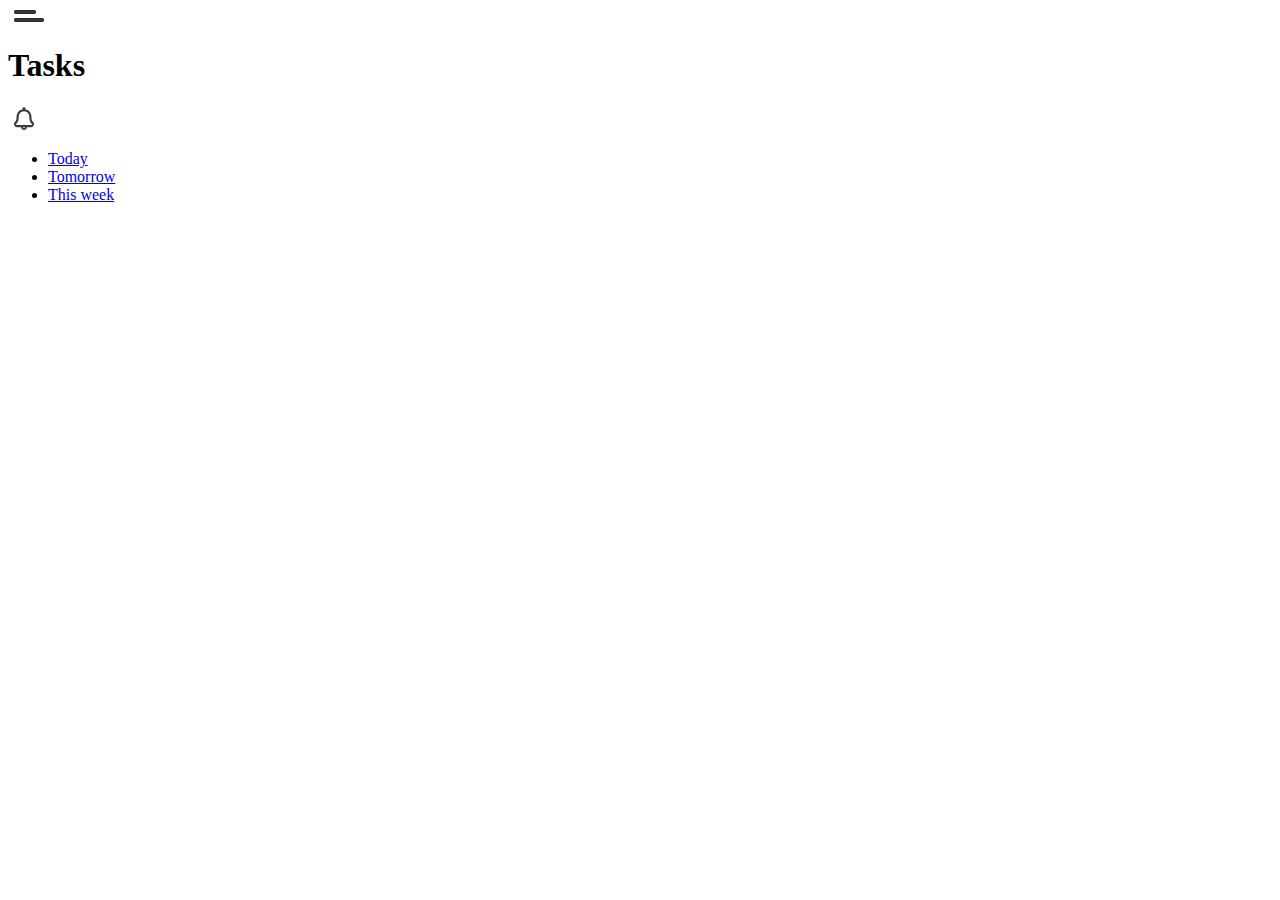
==== index.html @ c9f1a1c3 "Add nav" ====
<!DOCTYPE html>
<html lang="en">
  <head>
    <meta charset="UTF-8" />
    <meta http-equiv="X-UA-Compatible" content="IE=edge" />
    <meta name="viewport" content="width=device-width, initial-scale=1.0" />
    <link rel="stylesheet" href="./styles.css" />
    <title>Dashboard</title>
  </head>
  <body>
    <header>
      <button aria-label="show menu" class="icon">
        <img src="./src/assets/burger.svg" alt=".." />
      </button>
      <h1>Tasks</h1>
      <button aria-label="show notification" class="icon">
        <img src="./src/assets/notif.svg" alt=".." />
      </button>
    </header>
    <main>
      <nav>
        <ul>
          <li>
            <a class="nav-item nav-item--active" href="#">Today</a>
          </li>
          <li>
            <a class="nav-item" href="#">Tomorrow</a>
          </li>
          <li>
            <a class="nav-item" href="#">This week</a>
          </li>
        </ul>
      </nav>
    </main>
  </body>
</html>
---- styles.css ----
.icon {
  border: none;
  background-color: transparent;
}
.link {
  font-family: var(--ff-primary);
  font-size: 1rem;
  color: rgba(0, 0, 0, 0.2);
  text-transform: uppercase;
  text-decoration: none;
  writing-mode: vertical-rl;
  transform: rotate(-180deg);
  letter-spacing: 0.2rem;
}
.link--active {
  color: var(--fc-primary);
}
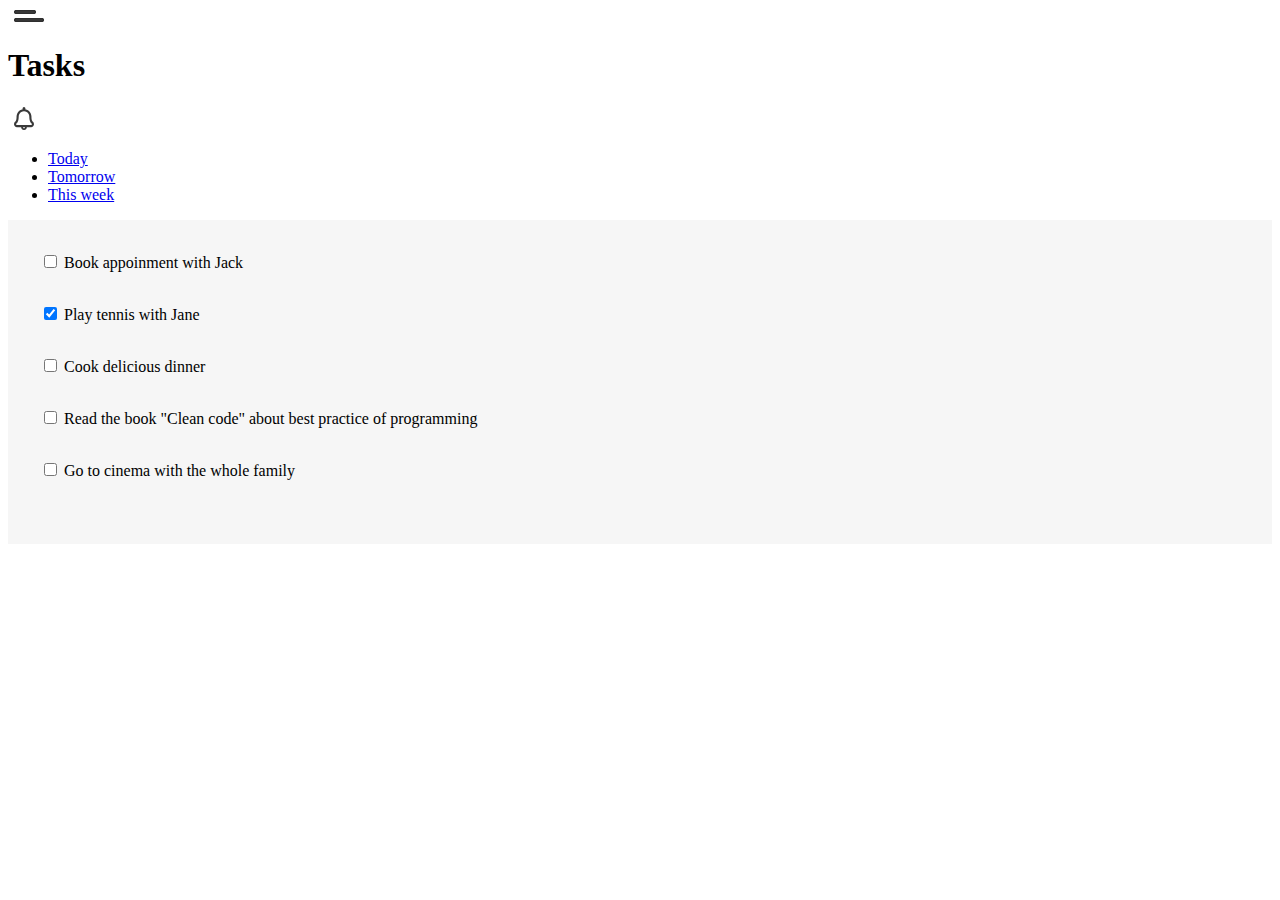
==== commit ff717488: "Add tasks list" ====
--- a/index.html
+++ b/index.html
@@ -31,6 +31,43 @@
           </li>
         </ul>
       </nav>
+      <ul class="tasksList">
+        <li class="tasksList__item">
+          <label class="task-item">
+            <input class="task-item__checkbox" type="checkbox" />
+            <span class="task-item__text">Book appoinment with Jack</span>
+          </label>
+        </li>
+        <li class="tasksList__item">
+          <label class="task-item">
+            <input class="task-item__checkbox" type="checkbox" checked />
+            <span class="task-item__text">Play tennis with Jane </span>
+          </label>
+        </li>
+        <li class="tasksList__item">
+          <label class="task-item">
+            <input class="task-item__checkbox" type="checkbox" />
+            <span class="task-item__text">Cook delicious dinner</span>
+          </label>
+        </li>
+        <li class="tasksList__item">
+          <label class="task-item">
+            <input class="task-item__checkbox" type="checkbox" />
+            <span class="task-item__text"
+              >Read the book "Clean code" about best practice of
+              programming</span
+            >
+          </label>
+        </li>
+        <li class="tasksList__item">
+          <label class="task-item">
+            <input class="task-item__checkbox" type="checkbox" />
+            <span class="task-item__text"
+              >Go to cinema with the whole family</span
+            >
+          </label>
+        </li>
+      </ul>
     </main>
   </body>
 </html>
--- a/styles.css
+++ b/styles.css
@@ -15,3 +15,11 @@
 .link--active {
   color: var(--fc-primary);
 }
+.tasksList {
+  padding: 2rem 2rem;
+  background-color: rgba(212, 212, 212, 0.2);
+  list-style-type: none;
+}
+.tasksList__item {
+  padding-bottom: 2rem;
+}
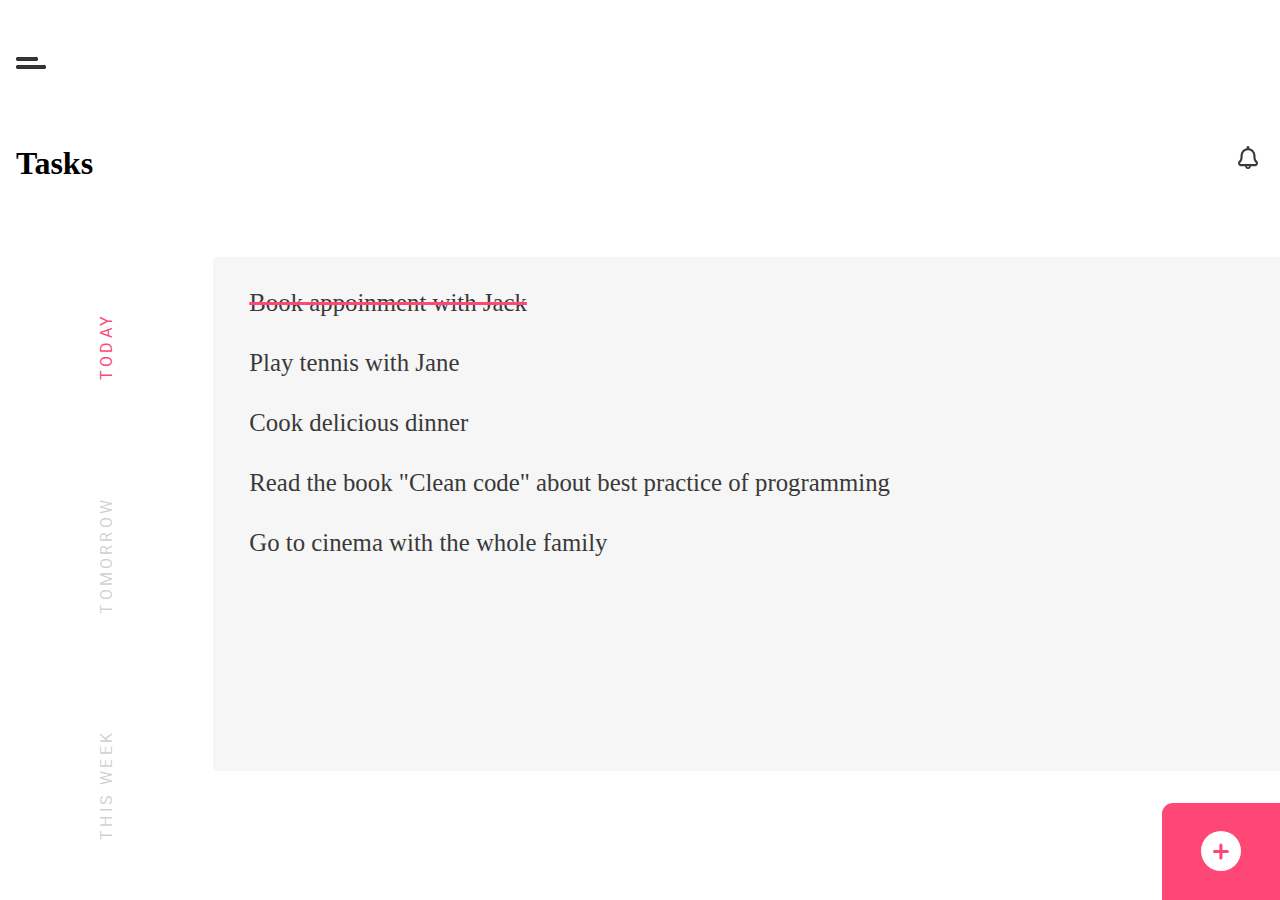
==== commit e196ec9a: "Style dashboard" ====
--- a/index.html
+++ b/index.html
@@ -8,39 +8,37 @@
     <title>Dashboard</title>
   </head>
   <body>
-    <header>
-      <button aria-label="show menu" class="icon">
+    <main class="container">
+      <button aria-label="show menu" class="icon menuButton">
         <img src="./src/assets/burger.svg" alt=".." />
       </button>
-      <h1>Tasks</h1>
-      <button aria-label="show notification" class="icon">
-        <img src="./src/assets/notif.svg" alt=".." />
-      </button>
-    </header>
-    <main>
-      <nav>
-        <ul>
-          <li>
-            <a class="nav-item nav-item--active" href="#">Today</a>
-          </li>
-          <li>
-            <a class="nav-item" href="#">Tomorrow</a>
-          </li>
-          <li>
-            <a class="nav-item" href="#">This week</a>
-          </li>
-        </ul>
-      </nav>
+      <div class="taskMenu">
+        <h1>Tasks</h1>
+        <button aria-label="show notification" class="icon notifyButton">
+          <img src="./src/assets/notif.svg" alt=".." />
+        </button>
+      </div>
+      <ul class="navList">
+        <li>
+          <a class="nav-item nav-item--active" href="#">Today</a>
+        </li>
+        <li>
+          <a class="nav-item" href="#">Tomorrow</a>
+        </li>
+        <li>
+          <a class="nav-item" href="#">This week</a>
+        </li>
+      </ul>
       <ul class="tasksList">
         <li class="tasksList__item">
           <label class="task-item">
-            <input class="task-item__checkbox" type="checkbox" />
+            <input class="task-item__checkbox" type="checkbox" checked />
             <span class="task-item__text">Book appoinment with Jack</span>
           </label>
         </li>
         <li class="tasksList__item">
           <label class="task-item">
-            <input class="task-item__checkbox" type="checkbox" checked />
+            <input class="task-item__checkbox" type="checkbox" />
             <span class="task-item__text">Play tennis with Jane </span>
           </label>
         </li>
@@ -69,5 +67,12 @@
         </li>
       </ul>
     </main>
+    <button class="button">
+      <img
+        class="button__plus"
+        src="src/assets/plus.svg"
+        alt="create new tesk"
+      />
+    </button>
   </body>
 </html>
--- a/styles.css
+++ b/styles.css
@@ -1,8 +1,48 @@
+@import url("https://fonts.googleapis.com/css2?family=Montserrat:wght@600&family=Roboto:wght@400;500;900&display=swap");
+
+:root {
+  --ff-primary: "Roboto", sans-serif;
+  --fw-primary-medium: 300;
+  --fw-primary-bold: 900;
+  --ff-secondary: "Montserrat", sans-serif;
+  --fw-secondary-semi-bold: 400;
+  --fc-primary: #fe4775;
+  --fc-secondary: #161060;
+  --fc-text-primary: #393939;
+  --fc-text-secondary: #111;
+  --fc-content-passive: #d4d4d4;
+}
+
+*,
+*::after,
+*::before {
+  box-sizing: border-box;
+}
+input,
+button,
+select,
+optgroup,
+textarea {
+  margin: 0;
+  font-family: var(--ff-primary);
+}
+
+ul,
+h1 {
+  margin: 0;
+  padding: 0;
+}
+body {
+  margin: 0;
+  padding: 0;
+  height: 100vh;
+}
+
 .icon {
   border: none;
   background-color: transparent;
 }
-.link {
+.nav-item {
   font-family: var(--ff-primary);
   font-size: 1rem;
   color: rgba(0, 0, 0, 0.2);
@@ -12,9 +52,25 @@
   transform: rotate(-180deg);
   letter-spacing: 0.2rem;
 }
-.link--active {
+.nav-item--active {
   color: var(--fc-primary);
 }
+.task-item__text {
+  font-size: 1.55rem;
+  color: var(--fc-text-primary);
+}
+.task-item__checkbox[type="checkbox"]:checked + .task-item__text {
+  text-decoration: line-through;
+  text-decoration-color: var(--fc-primary);
+  text-decoration-thickness: 0.2rem;
+}
+
+.task-item__checkbox {
+  opacity: 0;
+  width: 0;
+  height: 0;
+}
+
 .tasksList {
   padding: 2rem 2rem;
   background-color: rgba(212, 212, 212, 0.2);
@@ -23,3 +79,59 @@
 .tasksList__item {
   padding-bottom: 2rem;
 }
+
+.container {
+  display: grid;
+  height: 100%;
+  grid-template-columns: 1fr 5fr;
+  grid-template-rows: 1fr 1fr 4fr 1fr;
+}
+
+.menuButton {
+  grid-column: 1/3;
+  justify-self: start;
+  padding-left: 1rem;
+}
+
+.taskMenu {
+  grid-column: 1/3;
+  display: grid;
+  grid-auto-flow: column;
+  justify-content: space-between;
+  padding: 1rem;
+}
+
+.notifyButton {
+  align-self: start;
+}
+
+.navList {
+  grid-column: 1/2;
+  grid-row: span 2;
+  display: grid;
+  place-items: center;
+  list-style-type: none;
+}
+
+.taskList {
+  grid-column: 2/3;
+  grid-row: span 2;
+}
+
+.button {
+  width: 7.36rem;
+  height: 6.08rem;
+  background-color: var(--fc-primary);
+  position: absolute;
+  left: calc(100% - 7.36rem);
+  top: calc(100% - 6.08rem);
+  border-top-left-radius: 11px;
+  display: flex;
+  justify-content: center;
+  padding: 2rem 0;
+  border: 0;
+}
+
+.button__plus {
+  align-self: center;
+}
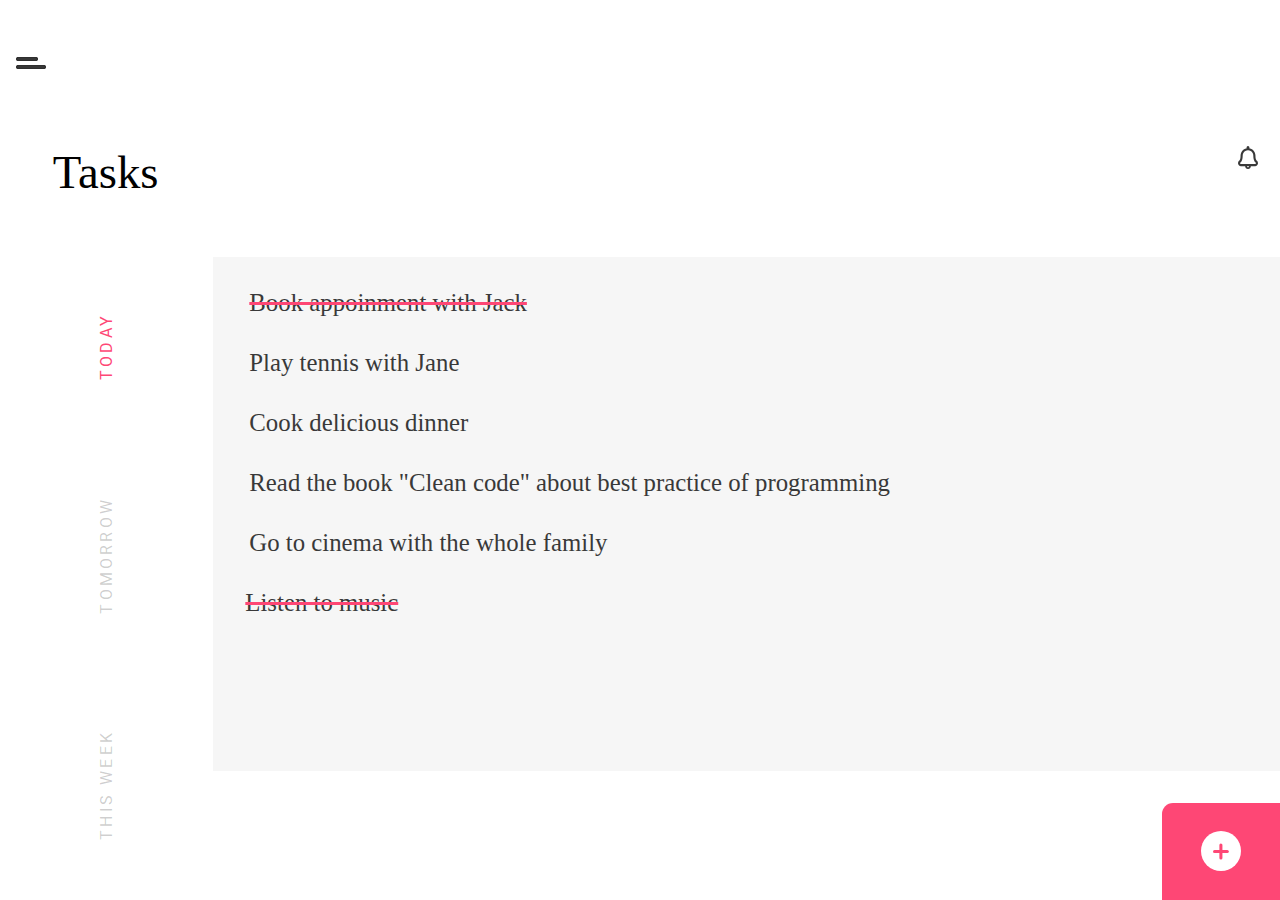
==== commit 112587b7: "Put data to list" ====
--- a/index.html
+++ b/index.html
@@ -74,5 +74,6 @@
         alt="create new tesk"
       />
     </button>
+    <script src="index.js"></script>
   </body>
 </html>
--- a/styles.css
+++ b/styles.css
@@ -32,6 +32,28 @@
   margin: 0;
   padding: 0;
 }
+h1 {
+  padding-left: 2.3rem;
+  font-size: 2.92rem;
+  font-weight: var(--fw-primary-medium);
+}
+
+h2 {
+  font-size: 2.67rem;
+  font-weight: var(--fw-primary-medium);
+}
+
+h3 {
+  font-size: 1.25rem;
+  font-weight: var(--fw-primary-bold);
+}
+
+h4 {
+  font-family: var(--ff-secondary);
+  font-size: 1.25rem;
+  font-weight: var(--fw-secondary-semi-bold);
+}
+
 body {
   margin: 0;
   padding: 0;
@@ -135,3 +157,104 @@
 .button__plus {
   align-self: center;
 }
+
+.form {
+  display: grid;
+  grid-template-columns: 2.25rem 1fr;
+  grid-template-rows: 1fr 1fr 1fr;
+}
+
+.form__form-control {
+  display: flex;
+  flex-direction: column;
+  grid-row: 1;
+  grid-column: 2;
+}
+
+.form__form-control input {
+  border: none;
+  border-bottom: 0.15rem solid rgba(52, 45, 47, 0.4);
+  padding-top: 3rem;
+  width: 100%;
+  padding-bottom: 2rem;
+  font-size: 2rem;
+}
+
+.form__form-control input:focus {
+  outline: none;
+}
+
+.form__form-control input::placeholder {
+  font-size: 2.92rem;
+  color: rgba(57, 57, 57, 0.2);
+}
+
+.form__form-control label {
+  font-family: var(--ff-primary);
+  font-size: 2.92rem;
+  color: rgba(57, 57, 57, 0.4);
+  clip: rect(0 0 0 0);
+  clip-path: inset(50%);
+  height: 1px;
+  overflow: hidden;
+  position: absolute;
+  white-space: nowrap;
+  width: 1px;
+}
+
+.form__fieldset {
+  grid-row: 2 /3;
+  grid-column: 2;
+}
+
+.form__fieldset legend {
+  font-family: var(--ff-primary);
+  font-weight: var(--fw-primary-medium);
+  font-size: 1.25rem;
+  color: black;
+  padding: 2rem 0;
+}
+
+.fieldset {
+  border: 0;
+  padding: 0;
+}
+
+.fieldset__radio-items {
+  display: flex;
+  justify-content: space-around;
+  padding: 3rem 0;
+}
+
+.fieldset__radio-items--bgcolor {
+  background-color: rgba(212, 212, 212, 0.2);
+}
+
+.form__btn {
+  grid-row: 4;
+  grid-column: span 2;
+  color: white;
+  font-size: 1.75rem;
+  border: none;
+  height: 6rem;
+}
+
+.form__btn--red {
+  background-color: var(--fc-primary);
+}
+
+input[type="radio"] {
+  opacity: 0;
+  width: 1em;
+  height: 1em;
+}
+
+input[type="radio"]:checked + span {
+  color: rgb(254, 71, 117);
+}
+
+.addTask-container {
+  height: 100%;
+  display: grid;
+  align-content: space-between;
+}
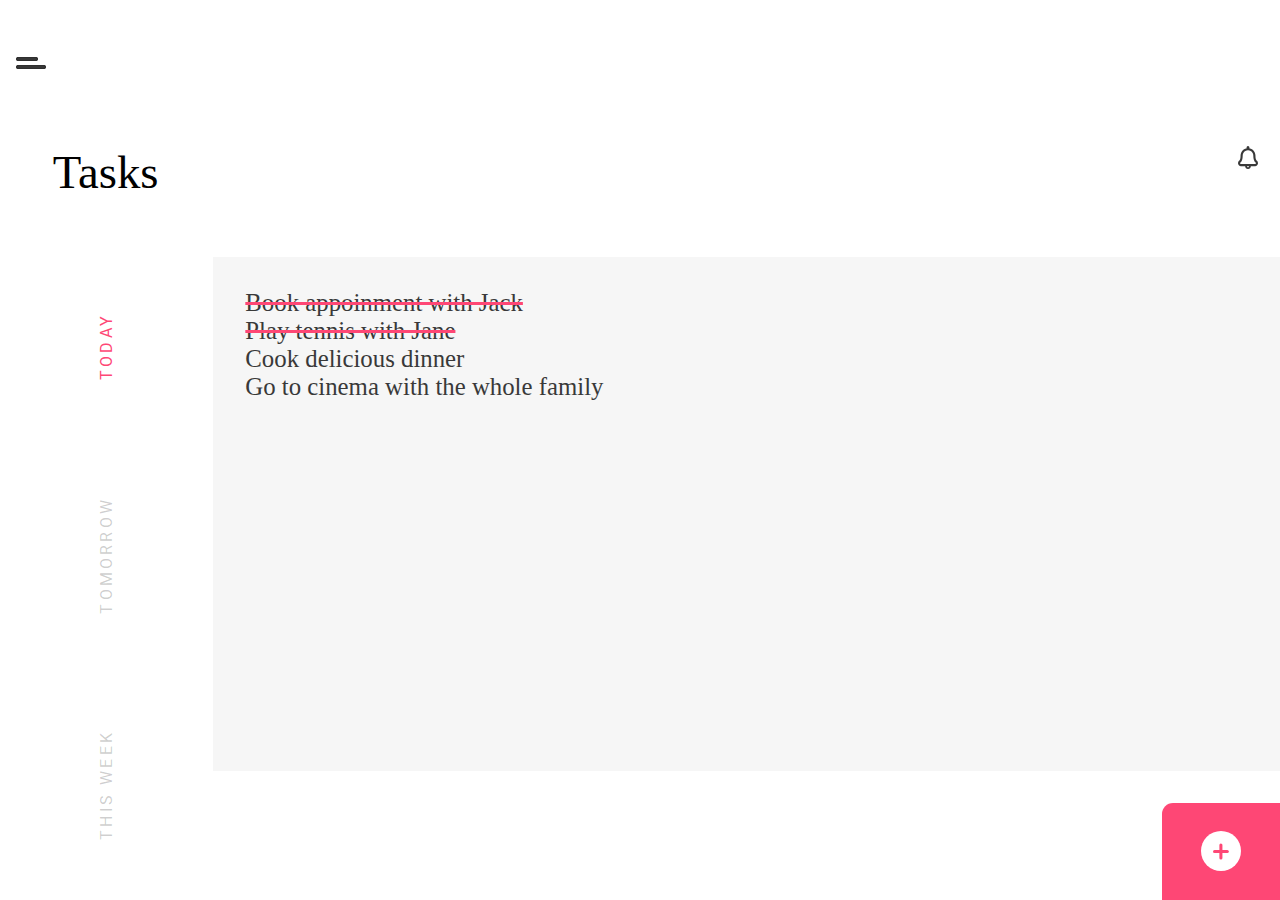
==== commit b3b6b0ef: "Fill the tasks list" ====
--- a/index.html
+++ b/index.html
@@ -29,43 +29,7 @@
           <a class="nav-item" href="#">This week</a>
         </li>
       </ul>
-      <ul class="tasksList">
-        <li class="tasksList__item">
-          <label class="task-item">
-            <input class="task-item__checkbox" type="checkbox" checked />
-            <span class="task-item__text">Book appoinment with Jack</span>
-          </label>
-        </li>
-        <li class="tasksList__item">
-          <label class="task-item">
-            <input class="task-item__checkbox" type="checkbox" />
-            <span class="task-item__text">Play tennis with Jane </span>
-          </label>
-        </li>
-        <li class="tasksList__item">
-          <label class="task-item">
-            <input class="task-item__checkbox" type="checkbox" />
-            <span class="task-item__text">Cook delicious dinner</span>
-          </label>
-        </li>
-        <li class="tasksList__item">
-          <label class="task-item">
-            <input class="task-item__checkbox" type="checkbox" />
-            <span class="task-item__text"
-              >Read the book "Clean code" about best practice of
-              programming</span
-            >
-          </label>
-        </li>
-        <li class="tasksList__item">
-          <label class="task-item">
-            <input class="task-item__checkbox" type="checkbox" />
-            <span class="task-item__text"
-              >Go to cinema with the whole family</span
-            >
-          </label>
-        </li>
-      </ul>
+      <ul class="tasksList"></ul>
     </main>
     <button class="button">
       <img
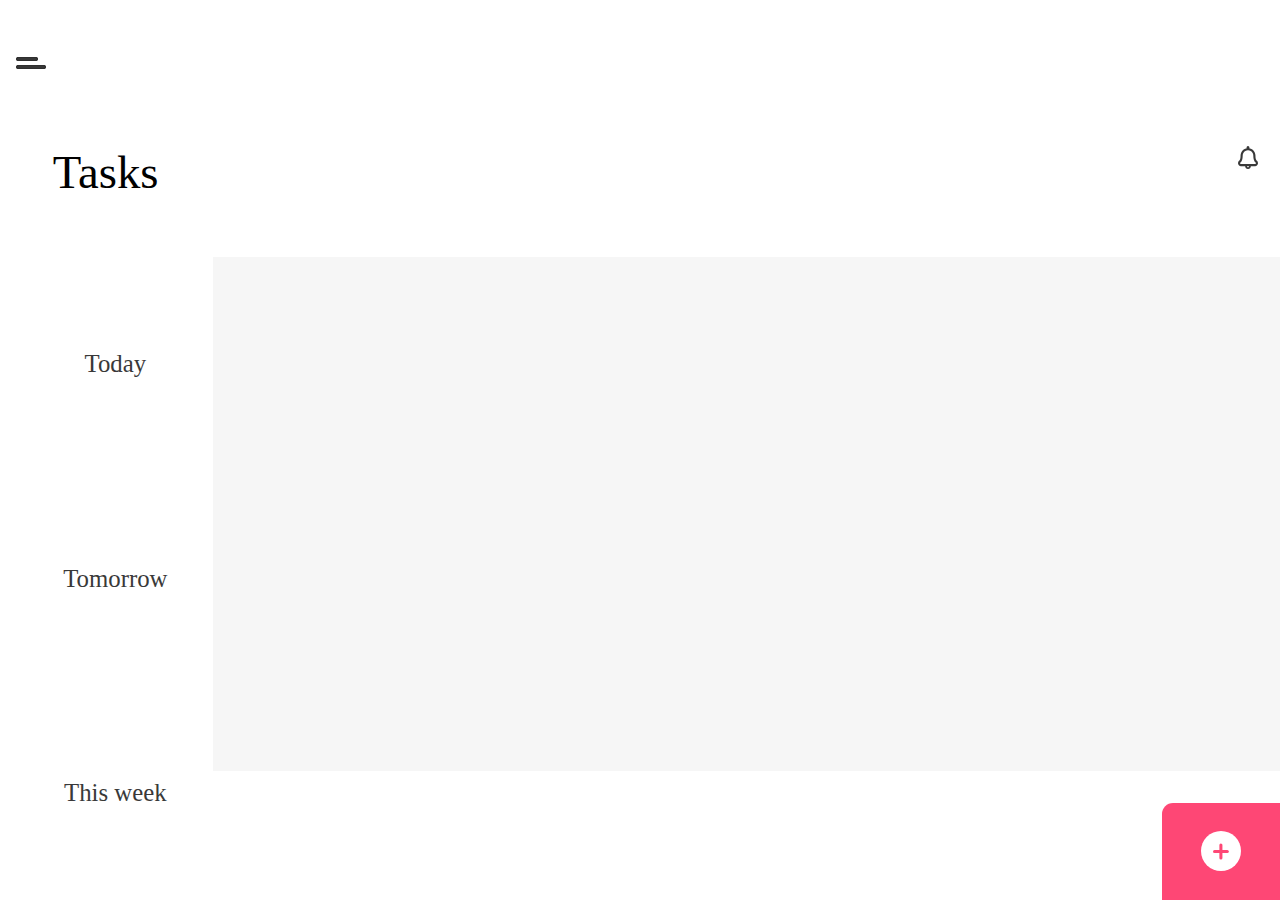
==== commit 009f0c24: "1. Save data to Local storage. 2) get data from LS. 3) Filter data" ====
--- a/index.html
+++ b/index.html
@@ -20,24 +20,50 @@
       </div>
       <ul class="navList">
         <li>
-          <a class="nav-item nav-item--active" href="#">Today</a>
+          <label class="dateSelect">
+            <input
+              class="dateSelect__input"
+              type="radio"
+              name="dateSelector"
+              value="today"
+            />
+            <span class="task-item__text">Today</span>
+          </label>
         </li>
         <li>
-          <a class="nav-item" href="#">Tomorrow</a>
+          <label class="dateSelect">
+            <input
+              class="dateSelect__input"
+              type="radio"
+              name="dateSelector"
+              value="tomorrow"
+            />
+            <span class="task-item__text">Tomorrow</span>
+          </label>
         </li>
         <li>
-          <a class="nav-item" href="#">This week</a>
+          <label class="dateSelect">
+            <input
+              class="dateSelect__input"
+              type="radio"
+              name="dateSelector"
+              value="this week"
+            />
+            <span class="task-item__text">This week</span>
+          </label>
         </li>
       </ul>
       <ul class="tasksList"></ul>
     </main>
-    <button class="button">
-      <img
-        class="button__plus"
-        src="src/assets/plus.svg"
-        alt="create new tesk"
-      />
-    </button>
-    <script src="index.js"></script>
+    <a href="new-task.html">
+      <button class="button">
+        <img
+          class="button__plus"
+          src="src/assets/plus.svg"
+          alt="create new tesk"
+        />
+      </button>
+    </a>
+    <script type="module" src="index.js"></script>
   </body>
 </html>
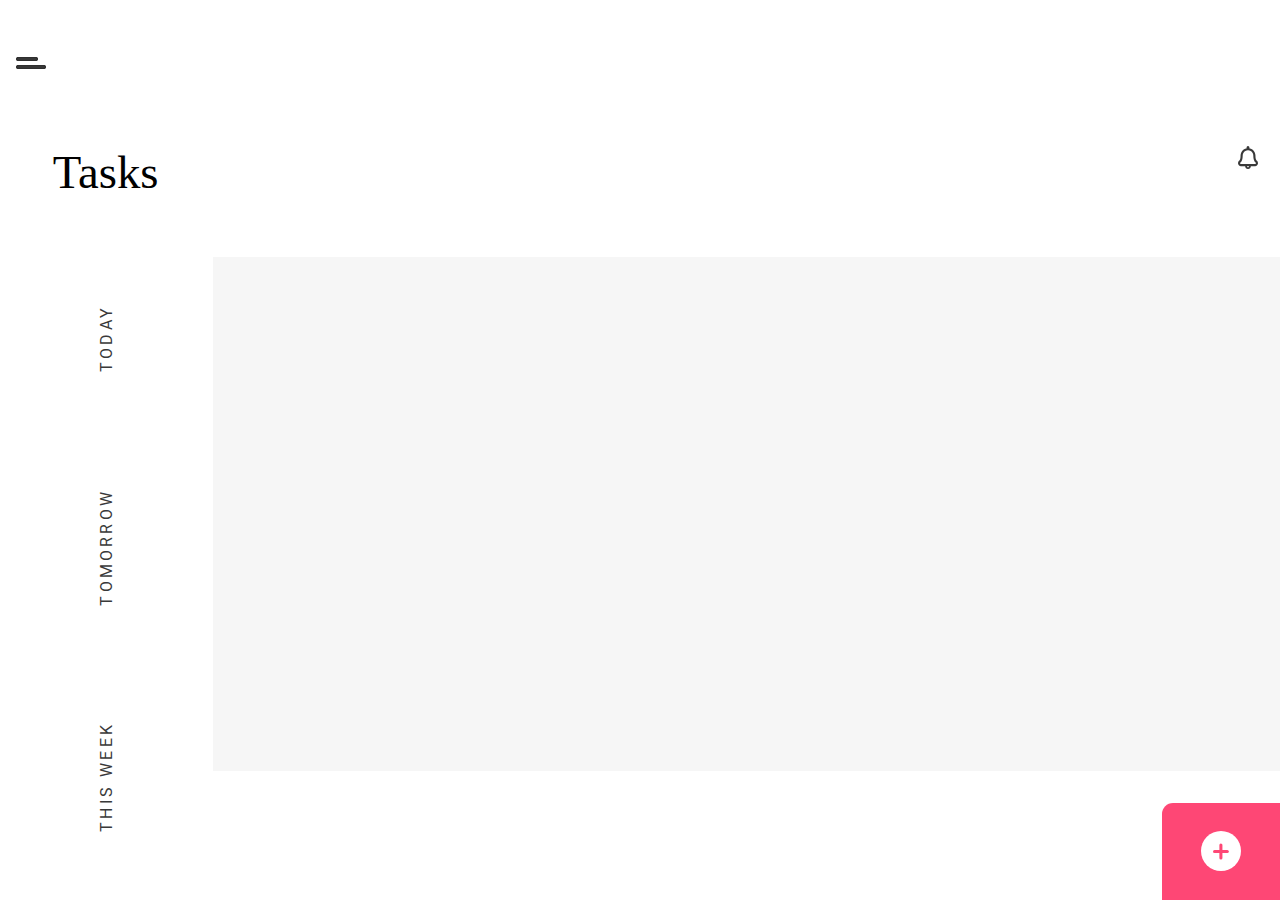
==== commit 61d8fdb0: "Create functionality to complete task" ====
--- a/index.html
+++ b/index.html
@@ -19,7 +19,7 @@
         </button>
       </div>
       <ul class="navList">
-        <li>
+        <li class="nav-item">
           <label class="dateSelect">
             <input
               class="dateSelect__input"
@@ -30,7 +30,7 @@
             <span class="task-item__text">Today</span>
           </label>
         </li>
-        <li>
+        <li class="nav-item">
           <label class="dateSelect">
             <input
               class="dateSelect__input"
@@ -41,7 +41,7 @@
             <span class="task-item__text">Tomorrow</span>
           </label>
         </li>
-        <li>
+        <li class="nav-item">
           <label class="dateSelect">
             <input
               class="dateSelect__input"
--- a/styles.css
+++ b/styles.css
@@ -78,7 +78,7 @@
   color: var(--fc-primary);
 }
 .task-item__text {
-  font-size: 1.55rem;
+  /* font-size: 1.55rem; */
   color: var(--fc-text-primary);
 }
 .task-item__checkbox[type="checkbox"]:checked + .task-item__text {
